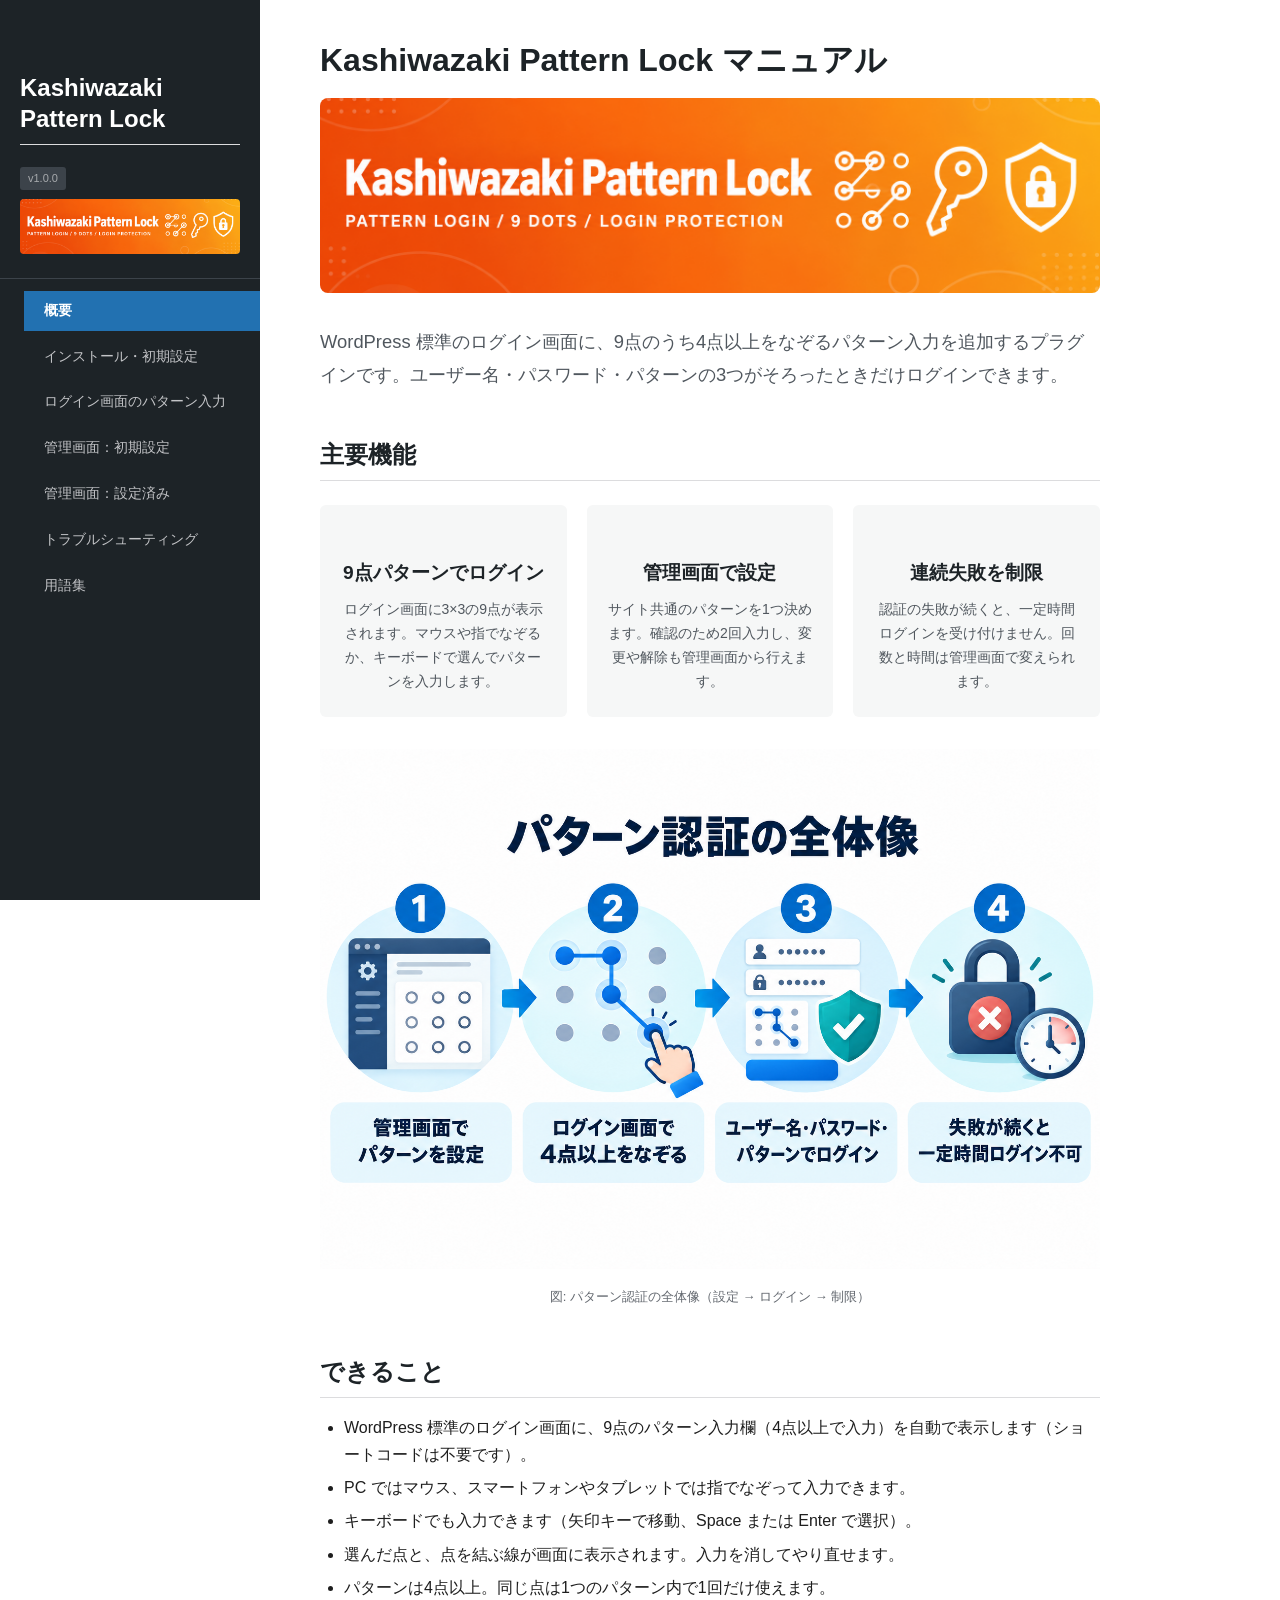
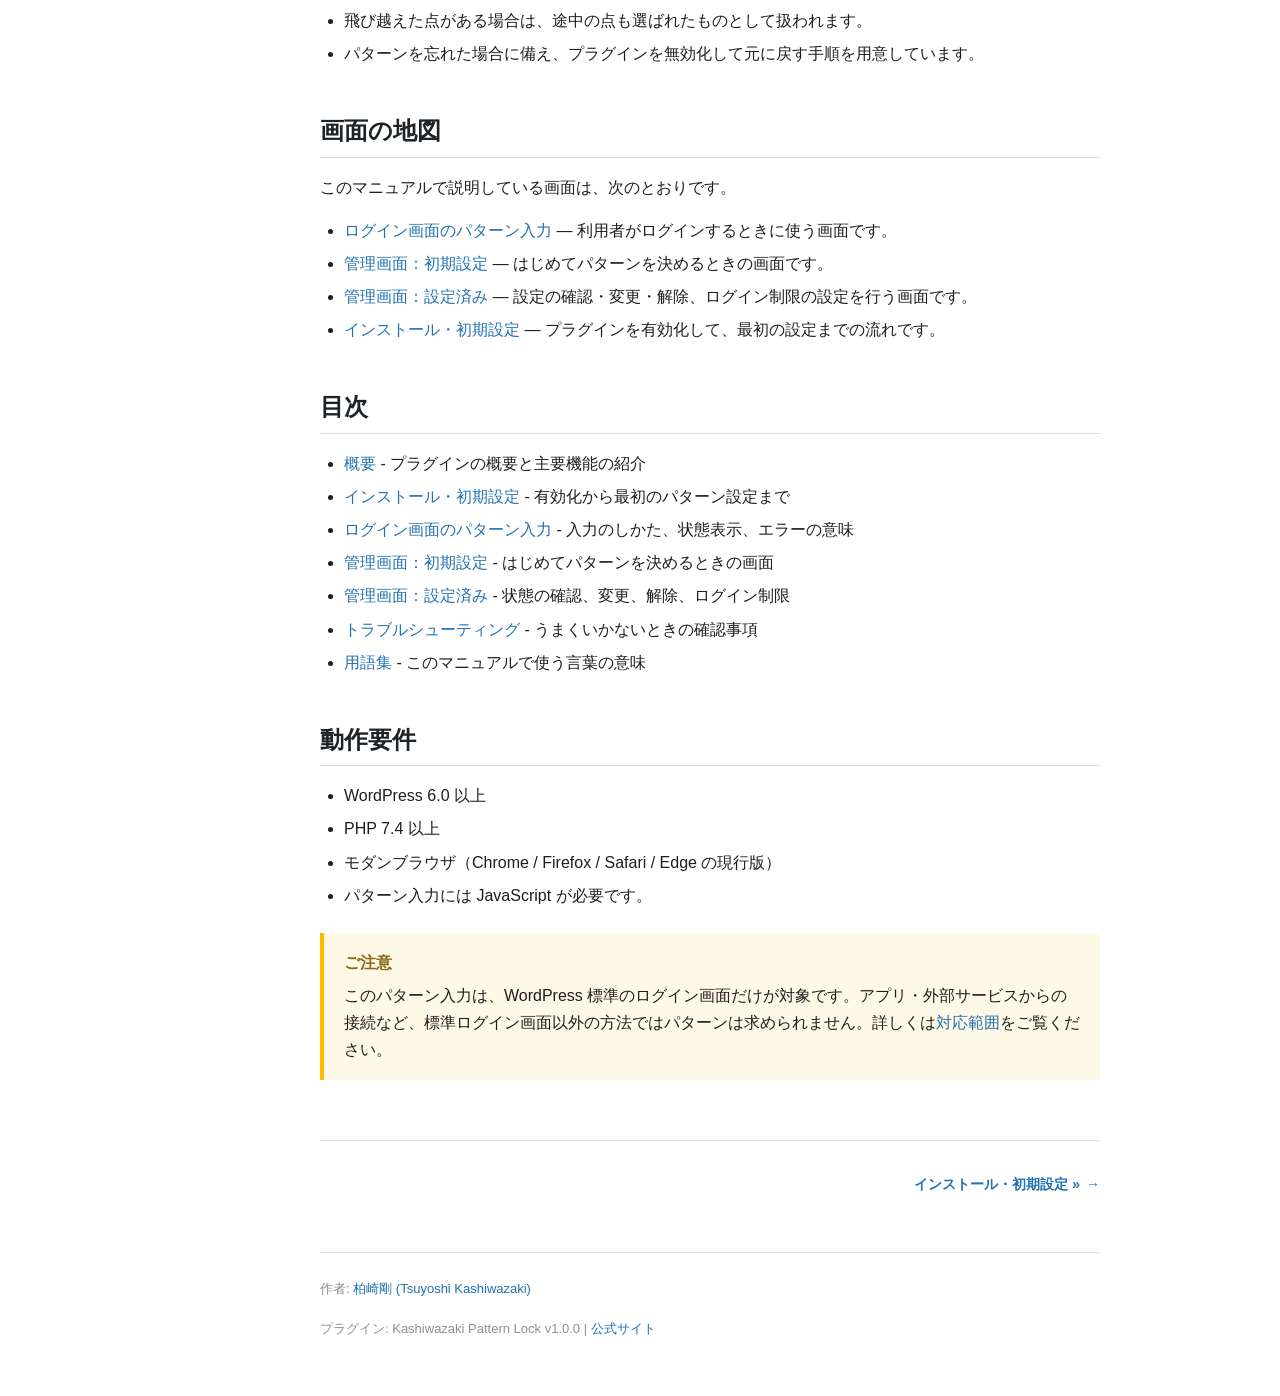
==== docs/index.html @ 76e767ec "Initial release v1.0.0" ====
<!DOCTYPE html>
<html lang="ja">
<head>
    <meta charset="UTF-8">
    <meta name="viewport" content="width=device-width, initial-scale=1.0">
    <title>概要 - Kashiwazaki Pattern Lock マニュアル</title>
    <link rel="stylesheet" href="css/style.css">
</head>
<body>
    <button class="hamburger-btn" aria-label="メニューを開く">&#9776;</button>
    <nav class="sidebar">
        <div class="sidebar-header">
            <h2 style="color:#fff;">Kashiwazaki Pattern Lock</h2>
            <span class="version">v1.0.0</span>
            <img src="images/main-visual.png" alt="" style="width:100%;border-radius:4px;margin-top:8px;">
        </div>
        <ul>
            <li><a href="index.html">概要</a></li>
            <li><a href="setup.html">インストール・初期設定</a></li>
            <li><a href="login.html">ログイン画面のパターン入力</a></li>
            <li><a href="admin-initial.html">管理画面：初期設定</a></li>
            <li><a href="admin.html">管理画面：設定済み</a></li>
            <li><a href="troubleshooting.html">トラブルシューティング</a></li>
            <li><a href="glossary.html">用語集</a></li>
        </ul>
    </nav>

    <main class="content">
        <h1>Kashiwazaki Pattern Lock マニュアル</h1>
        <img src="images/main-visual.png" alt="Kashiwazaki Pattern Lock メインビジュアル" style="width:100%; border-radius:8px; margin-bottom:24px;">
        <p class="lead">WordPress 標準のログイン画面に、9点のうち4点以上をなぞるパターン入力を追加するプラグインです。ユーザー名・パスワード・パターンの3つがそろったときだけログインできます。</p>

        <section>
            <h2>主要機能</h2>
            <div class="feature-cards">
                <div class="feature-card">
                    <h3>9点パターンでログイン</h3>
                    <p>ログイン画面に3×3の9点が表示されます。マウスや指でなぞるか、キーボードで選んでパターンを入力します。</p>
                </div>
                <div class="feature-card">
                    <h3>管理画面で設定</h3>
                    <p>サイト共通のパターンを1つ決めます。確認のため2回入力し、変更や解除も管理画面から行えます。</p>
                </div>
                <div class="feature-card">
                    <h3>連続失敗を制限</h3>
                    <p>認証の失敗が続くと、一定時間ログインを受け付けません。回数と時間は管理画面で変えられます。</p>
                </div>
            </div>
        </section>

        <figure class="infographic">
            <img src="images/infographics/overview.png" alt="パターン認証の全体像">
            <figcaption>図: パターン認証の全体像（設定 → ログイン → 制限）</figcaption>
        </figure>

        <section>
            <h2>できること</h2>
            <ul>
                <li>WordPress 標準のログイン画面に、9点のパターン入力欄（4点以上で入力）を自動で表示します（ショートコードは不要です）。</li>
                <li>PC ではマウス、スマートフォンやタブレットでは指でなぞって入力できます。</li>
                <li>キーボードでも入力できます（矢印キーで移動、Space または Enter で選択）。</li>
                <li>選んだ点と、点を結ぶ線が画面に表示されます。入力を消してやり直せます。</li>
                <li>パターンは4点以上。同じ点は1つのパターン内で1回だけ使えます。</li>
                <li>飛び越えた点がある場合は、途中の点も選ばれたものとして扱われます。</li>
                <li>パターンを忘れた場合に備え、プラグインを無効化して元に戻す手順を用意しています。</li>
            </ul>
        </section>

        <section>
            <h2>画面の地図</h2>
            <p>このマニュアルで説明している画面は、次のとおりです。</p>
            <ul>
                <li><a href="login.html">ログイン画面のパターン入力</a> — 利用者がログインするときに使う画面です。</li>
                <li><a href="admin-initial.html">管理画面：初期設定</a> — はじめてパターンを決めるときの画面です。</li>
                <li><a href="admin.html">管理画面：設定済み</a> — 設定の確認・変更・解除、ログイン制限の設定を行う画面です。</li>
                <li><a href="setup.html">インストール・初期設定</a> — プラグインを有効化して、最初の設定までの流れです。</li>
            </ul>
        </section>

        <section>
            <h2>目次</h2>
            <ul>
                <li><a href="index.html">概要</a> - プラグインの概要と主要機能の紹介</li>
                <li><a href="setup.html">インストール・初期設定</a> - 有効化から最初のパターン設定まで</li>
                <li><a href="login.html">ログイン画面のパターン入力</a> - 入力のしかた、状態表示、エラーの意味</li>
                <li><a href="admin-initial.html">管理画面：初期設定</a> - はじめてパターンを決めるときの画面</li>
                <li><a href="admin.html">管理画面：設定済み</a> - 状態の確認、変更、解除、ログイン制限</li>
                <li><a href="troubleshooting.html">トラブルシューティング</a> - うまくいかないときの確認事項</li>
                <li><a href="glossary.html">用語集</a> - このマニュアルで使う言葉の意味</li>
            </ul>
        </section>

        <section>
            <h2>動作要件</h2>
            <ul>
                <li>WordPress 6.0 以上</li>
                <li>PHP 7.4 以上</li>
                <li>モダンブラウザ（Chrome / Firefox / Safari / Edge の現行版）</li>
                <li>パターン入力には JavaScript が必要です。</li>
            </ul>
        </section>

        <div class="callout callout-warning">
            <div class="callout-title">ご注意</div>
            <p>このパターン入力は、WordPress 標準のログイン画面だけが対象です。アプリ・外部サービスからの接続など、標準ログイン画面以外の方法ではパターンは求められません。詳しくは<a href="admin.html#scope">対応範囲</a>をご覧ください。</p>
        </div>

        <nav class="page-nav">
            <span></span>
            <a href="setup.html" class="next">インストール・初期設定 &raquo;</a>
        </nav>

        <footer class="manual-footer">
            <p>作者: <a href="https://www.tsuyoshikashiwazaki.jp/profile/" target="_blank" rel="noopener">柏崎剛 (Tsuyoshi Kashiwazaki)</a></p>
            <p>プラグイン: Kashiwazaki Pattern Lock v1.0.0 | <a href="https://www.tsuyoshikashiwazaki.jp" target="_blank" rel="noopener">公式サイト</a></p>
        </footer>
    </main>

    <div class="lightbox"></div>
    <script src="js/manual.js"></script>
</body>
</html>
---- docs/css/style.css ----
/* ========================================
   WordPress Plugin Manual - Common Stylesheet
   ======================================== */

/* ========================================
   1. Base / Reset
   ======================================== */

*,
*::before,
*::after {
    margin: 0;
    padding: 0;
    box-sizing: border-box;
}

html {
    font-size: 16px;
    scroll-behavior: smooth;
}

body {
    font-family: -apple-system, BlinkMacSystemFont, "Segoe UI", Roboto, Oxygen,
        Ubuntu, Cantarell, "Fira Sans", "Droid Sans", "Helvetica Neue", Arial,
        sans-serif;
    color: #1e1e1e;
    background: #fff;
    line-height: 1.7;
}

img {
    max-width: 100%;
    height: auto;
}

a {
    color: #2271b1;
    text-decoration: none;
}

a:hover {
    color: #135e96;
    text-decoration: underline;
}

/* ========================================
   2. Sidebar
   ======================================== */

.sidebar {
    position: fixed;
    top: 0;
    left: 0;
    width: 260px;
    height: 100vh;
    background: #1d2327;
    color: #fff;
    overflow-y: auto;
    z-index: 100;
    padding-bottom: 40px;
}

.sidebar-header {
    padding: 24px 20px 16px;
    border-bottom: 1px solid #3c434a;
}

.sidebar-header h1 {
    font-size: 15px;
    font-weight: 600;
    line-height: 1.4;
    color: #fff;
}

.sidebar-header .version {
    display: inline-block;
    margin-top: 6px;
    font-size: 11px;
    color: #a7aaad;
    background: #3c434a;
    padding: 2px 8px;
    border-radius: 3px;
}

.sidebar ul {
    list-style: none;
    padding: 12px 0;
}

.sidebar ul li a {
    display: block;
    padding: 8px 20px;
    color: #c3c4c7;
    font-size: 14px;
    transition: background 0.15s, color 0.15s;
}

.sidebar ul li a:hover {
    background: #2c3338;
    color: #fff;
    text-decoration: none;
}

.sidebar ul li.active a {
    background: #2271b1;
    color: #fff;
    font-weight: 600;
}

.sidebar ul li.section-label {
    padding: 18px 20px 4px;
    font-size: 11px;
    font-weight: 700;
    text-transform: uppercase;
    letter-spacing: 0.06em;
    color: #8c8f94;
}

/* ========================================
   3. Main Content
   ======================================== */

.content {
    margin-left: 260px;
    max-width: 900px;
    padding: 40px 60px;
}

/* ========================================
   4. Typography
   ======================================== */

h1, h2, h3, h4, h5, h6 {
    color: #1d2327;
    font-weight: 600;
    line-height: 1.3;
}

h1 {
    font-size: 2rem;
    margin-bottom: 16px;
}

h2 {
    font-size: 1.5rem;
    margin-top: 48px;
    margin-bottom: 16px;
    padding-bottom: 10px;
    border-bottom: 1px solid #dcdcde;
}

h3 {
    font-size: 1.2rem;
    margin-top: 32px;
    margin-bottom: 12px;
}

h4 {
    font-size: 1.05rem;
    margin-top: 24px;
    margin-bottom: 8px;
}

p {
    margin-bottom: 16px;
}

.lead {
    font-size: 1.15rem;
    color: #50575e;
    line-height: 1.8;
    margin-bottom: 24px;
}

/* ========================================
   5. Steps
   ======================================== */

.step {
    display: flex;
    gap: 16px;
    margin-bottom: 24px;
    align-items: flex-start;
}

.step-number {
    flex-shrink: 0;
    width: 36px;
    height: 36px;
    background: #2271b1;
    color: #fff;
    border-radius: 50%;
    display: flex;
    align-items: center;
    justify-content: center;
    font-size: 16px;
    font-weight: 700;
    line-height: 1;
}

.step-content {
    flex: 1;
    padding-top: 4px;
}

.step-content p:last-child {
    margin-bottom: 0;
}

/* ========================================
   6. Callout Boxes
   ======================================== */

.callout {
    padding: 16px 20px;
    margin: 24px 0;
    border-left: 4px solid;
    border-radius: 0 4px 4px 0;
}

.callout-title {
    font-weight: 700;
    margin-bottom: 6px;
}

.callout p:last-child {
    margin-bottom: 0;
}

.callout-tip {
    border-left-color: #46b450;
    background: #f0f9f1;
}

.callout-tip .callout-title {
    color: #2e7d32;
}

.callout-warning {
    border-left-color: #ffb900;
    background: #fef8e7;
}

.callout-warning .callout-title {
    color: #8b6914;
}

.callout-note {
    border-left-color: #2271b1;
    background: #edf5fa;
}

.callout-note .callout-title {
    color: #2271b1;
}

/* ========================================
   7. Screenshots
   ======================================== */

.screenshot {
    margin: 24px 0;
    text-align: center;
}

.screenshot img {
    max-width: 100%;
    border: 1px solid #dcdcde;
    border-radius: 6px;
    cursor: zoom-in;
}

.screenshot figcaption,
.screenshot .caption {
    font-size: 13px;
    color: #646970;
    margin-top: 8px;
    font-style: italic;
}

/* ========================================
   8. Infographic Images
   ======================================== */

.infographic {
    margin: 32px 0;
    text-align: center;
}

.infographic img {
    max-width: 100%;
    display: inline-block;
}

.infographic figcaption,
.infographic .caption {
    font-size: 13px;
    color: #646970;
    margin-top: 8px;
}

/* ========================================
   9. Feature Cards
   ======================================== */

.feature-cards {
    display: grid;
    grid-template-columns: repeat(3, 1fr);
    gap: 20px;
    margin: 24px 0;
}

.feature-card {
    background: #f6f7f7;
    border-radius: 6px;
    padding: 24px 20px;
    text-align: center;
}

.feature-card h4 {
    margin-top: 0;
    margin-bottom: 8px;
}

.feature-card p {
    font-size: 14px;
    color: #50575e;
    margin-bottom: 0;
}

.feature-card .icon {
    font-size: 28px;
    margin-bottom: 12px;
    display: block;
}

/* ========================================
   10. Tables (widefat style)
   ======================================== */

table,
table.widefat {
    width: 100%;
    border-collapse: collapse;
    margin: 24px 0;
    font-size: 14px;
    border: 1px solid #dcdcde;
    border-radius: 4px;
    overflow: hidden;
}

table thead th,
table.widefat thead th {
    background: #f0f0f1;
    text-align: left;
    padding: 12px 16px;
    font-weight: 600;
    font-size: 13px;
    color: #1d2327;
    border-bottom: 2px solid #c3c4c7;
    letter-spacing: 0.02em;
}

table tbody td,
table.widefat tbody td {
    padding: 11px 16px;
    border-bottom: 1px solid #e8e8e8;
    vertical-align: top;
    line-height: 1.6;
}

table tbody tr:hover,
table.widefat tbody tr:hover {
    background: #f6f7f7;
}

table tbody tr:last-child td,
table.widefat tbody tr:last-child td {
    border-bottom: none;
}

table tbody td:first-child {
    font-weight: 500;
    color: #1d2327;
}

/* ========================================
   11. HTTP Status Color Coding
   ======================================== */

.http-2xx {
    color: #00a32a;
    font-weight: 600;
}

.http-3xx {
    color: #2271b1;
    font-weight: 600;
}

.http-4xx {
    color: #dba617;
    font-weight: 600;
}

.http-5xx {
    color: #d63638;
    font-weight: 600;
}

/* ========================================
   12. Status Badges
   ======================================== */

.status-badge {
    display: inline-block;
    padding: 2px 10px;
    border-radius: 12px;
    font-size: 12px;
    font-weight: 600;
    line-height: 1.6;
    white-space: nowrap;
}

.status-ok {
    background: #edfaef;
    color: #00a32a;
}

.status-warning {
    background: #fef8e7;
    color: #996800;
}

.status-error {
    background: #fcf0f1;
    color: #d63638;
}

/* ========================================
   13. Lightbox Overlay
   ======================================== */

.lightbox {
    display: none;
    position: fixed;
    inset: 0;
    z-index: 9999;
    background: rgba(0, 0, 0, 0.85);
    align-items: center;
    justify-content: center;
    cursor: zoom-out;
}

.lightbox.active {
    display: flex;
}

.lightbox img {
    max-width: 90vw;
    max-height: 90vh;
    border-radius: 4px;
    box-shadow: 0 4px 30px rgba(0, 0, 0, 0.4);
}

.lightbox-close {
    position: absolute;
    top: 20px;
    right: 28px;
    background: none;
    border: none;
    color: #fff;
    font-size: 36px;
    cursor: pointer;
    line-height: 1;
    opacity: 0.8;
    transition: opacity 0.15s;
}

.lightbox-close:hover {
    opacity: 1;
}

/* ========================================
   14. Page Navigation
   ======================================== */

.page-nav {
    display: flex;
    justify-content: space-between;
    margin-top: 60px;
    padding-top: 24px;
    border-top: 1px solid #dcdcde;
}

.page-nav a {
    display: inline-flex;
    align-items: center;
    gap: 6px;
    font-size: 14px;
    font-weight: 600;
    color: #2271b1;
    padding: 8px 0;
}

.page-nav a:hover {
    color: #135e96;
    text-decoration: none;
}

.page-nav .prev::before {
    content: "\2190";
}

.page-nav .next::after {
    content: "\2192";
}

/* ========================================
   15. Manual Footer
   ======================================== */

.manual-footer {
    margin-top: 48px;
    padding: 24px 0 0;
    border-top: 1px solid #dcdcde;
    font-size: 13px;
    color: #8c8f94;
    line-height: 1.8;
}

.manual-footer a {
    color: #2271b1;
}

.manual-footer a:hover {
    color: #135e96;
}

/* ========================================
   16. Code Blocks
   ======================================== */

code {
    background: #f0f0f1;
    padding: 2px 6px;
    border-radius: 3px;
    font-size: 13px;
    font-family: Menlo, Consolas, "DejaVu Sans Mono", monospace;
    color: #1d2327;
}

pre {
    background: #2c3338;
    color: #e4e6e8;
    padding: 20px 24px;
    border-radius: 6px;
    overflow-x: auto;
    margin: 24px 0;
    font-size: 13px;
    line-height: 1.6;
}

pre code {
    background: none;
    padding: 0;
    border-radius: 0;
    color: inherit;
    font-size: inherit;
}

/* ========================================
   17. Lists
   ======================================== */

ul, ol {
    margin: 0 0 16px 24px;
}

li {
    margin-bottom: 6px;
}

/* ========================================
   18. Hamburger Menu Button
   ======================================== */

.hamburger-btn {
    display: none;
    position: fixed;
    top: 12px;
    left: 12px;
    z-index: 200;
    background: #1d2327;
    border: none;
    color: #fff;
    width: 40px;
    height: 40px;
    border-radius: 4px;
    cursor: pointer;
    font-size: 22px;
    align-items: center;
    justify-content: center;
    line-height: 1;
}

/* ========================================
   19. Responsive (max-width: 768px)
   ======================================== */

@media (max-width: 768px) {
    .sidebar {
        transform: translateX(-100%);
        transition: transform 0.25s ease;
    }

    .sidebar.open {
        transform: translateX(0);
    }

    .content {
        margin-left: 0;
        padding: 60px 20px 40px;
    }

    .hamburger-btn {
        display: flex;
    }

    .feature-cards {
        grid-template-columns: 1fr;
    }

    .page-nav {
        flex-direction: column;
        gap: 12px;
    }

    table.widefat {
        font-size: 13px;
    }

    table.widefat thead th,
    table.widefat tbody td {
        padding: 8px 10px;
    }

    h1 {
        font-size: 1.6rem;
    }

    h2 {
        font-size: 1.3rem;
    }
}
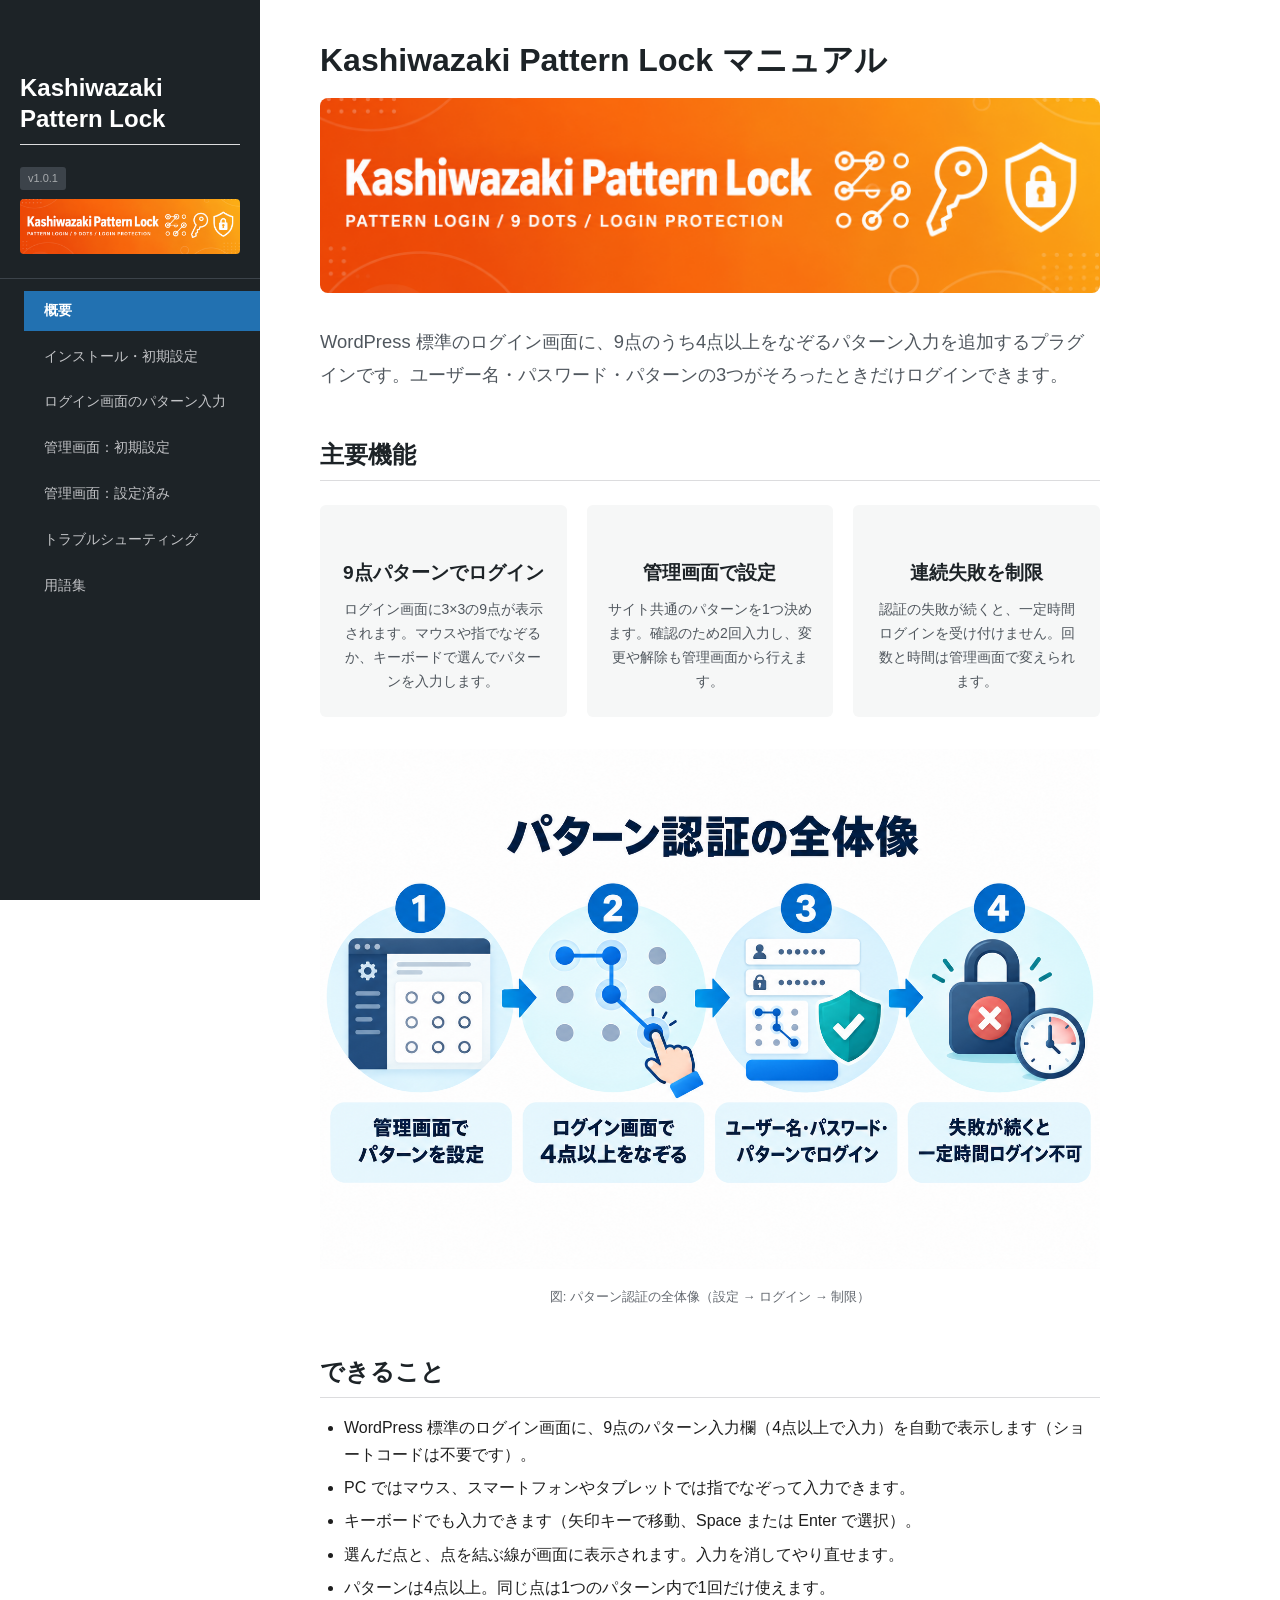
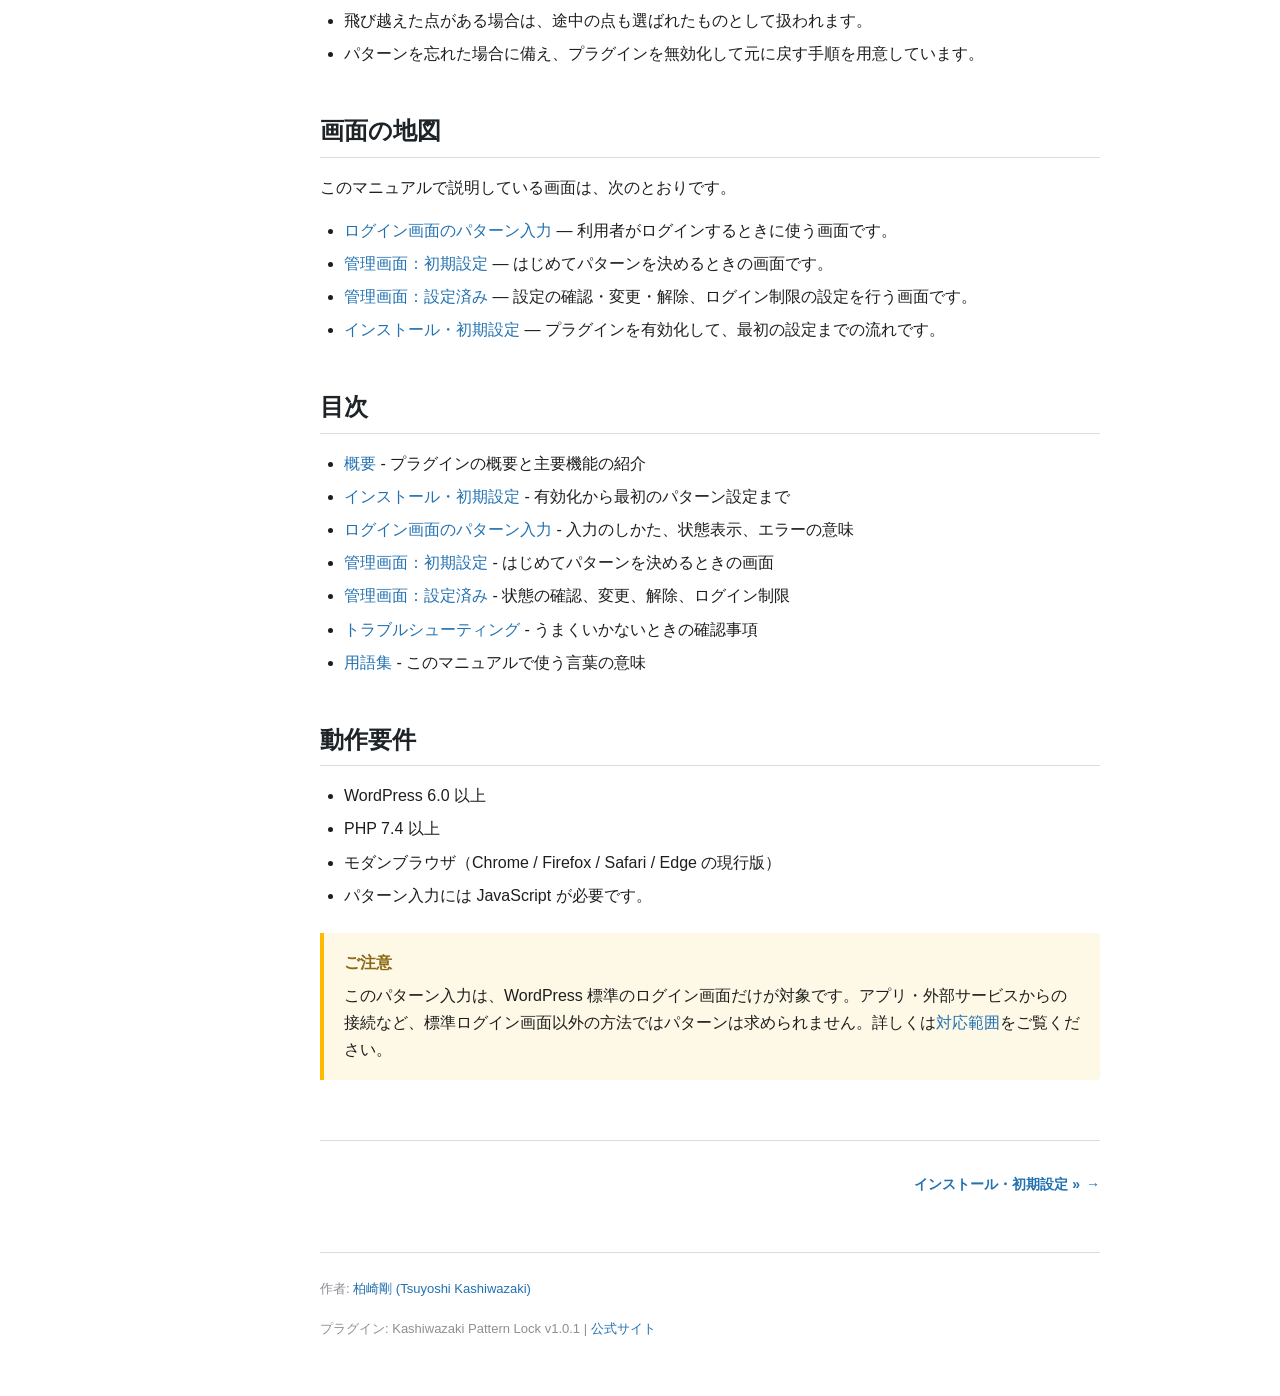
==== commit ead6e876: "Update to v1.0.1 - セキュリティ: ログイン要求の action の値によって、パターンの確認が飛ばされる問題を修正 - リバースプロキシ・CDN の背後で全員が同じ IP に見える" ====
--- a/docs/index.html
+++ b/docs/index.html
@@ -11,7 +11,7 @@
     <nav class="sidebar">
         <div class="sidebar-header">
             <h2 style="color:#fff;">Kashiwazaki Pattern Lock</h2>
-            <span class="version">v1.0.0</span>
+            <span class="version">v1.0.1</span>
             <img src="images/main-visual.png" alt="" style="width:100%;border-radius:4px;margin-top:8px;">
         </div>
         <ul>
@@ -112,7 +112,7 @@
 
         <footer class="manual-footer">
             <p>作者: <a href="https://www.tsuyoshikashiwazaki.jp/profile/" target="_blank" rel="noopener">柏崎剛 (Tsuyoshi Kashiwazaki)</a></p>
-            <p>プラグイン: Kashiwazaki Pattern Lock v1.0.0 | <a href="https://www.tsuyoshikashiwazaki.jp" target="_blank" rel="noopener">公式サイト</a></p>
+            <p>プラグイン: Kashiwazaki Pattern Lock v1.0.1 | <a href="https://www.tsuyoshikashiwazaki.jp" target="_blank" rel="noopener">公式サイト</a></p>
         </footer>
     </main>
 
